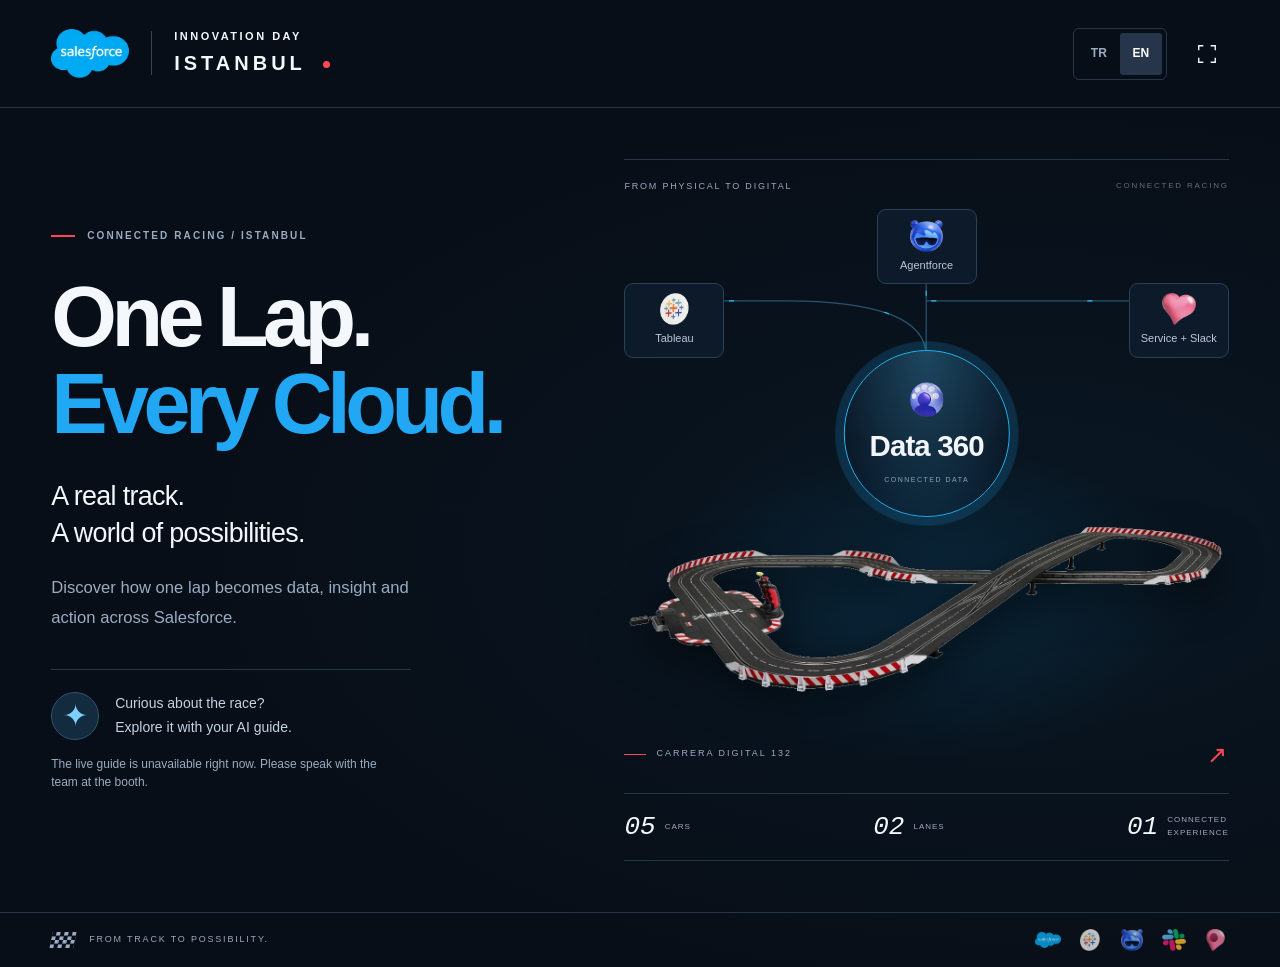
==== welcome/index.html @ a5370071 "Add separate kiosk welcome site with auto-opening Qualified embed" ====
<!doctype html><html lang="en"><head><meta charset="utf-8"><meta name="viewport" content="width=device-width,initial-scale=1"><meta name="theme-color" content="#080e17"><title>Connected Racing — Your AI Guide</title><link rel="icon" href="assets/lg_sf.webp"><link rel="stylesheet" href="styles.css">
<script>
(function(w,q){w.QualifiedObject=q;w[q]=w[q]||function(){(w[q].q=w[q].q||[]).push(arguments)}})(window,'qualified');
</script>
<script src="https://js.qualified.com/docking.js" onerror="window.qualifiedDockFailed=true"></script>
<script>if(window.qualified.docking){window.qualified.docking.init({defaultDocked:true,showSkeleton:true});}</script>
<script defer src="app.js"></script>
</head><body>
<div class="screen">
<header><div class="brand"><img src="assets/lg_sf.webp" alt="Salesforce"><span class="divider"></span><span class="event">INNOVATION DAY<strong>ISTANBUL <i></i></strong></span></div><div class="tools"><div class="languages" role="group" aria-label="Language / Dil"><button data-lang="tr" aria-pressed="false">TR</button><button data-lang="en" aria-pressed="true">EN</button></div><button id="fullscreen" aria-label="Full screen" title="Full screen"><svg viewBox="0 0 24 24" aria-hidden="true"><path d="M8 3H3v5m13-5h5v5M3 16v5h5m13-5v5h-5"/></svg></button></div></header>
<main>
<div class="copy"><p class="eyebrow"><span></span> CONNECTED RACING / ISTANBUL</p><h1><span data-text="line1">One Lap.</span><br><em data-text="line2">Every Cloud.</em></h1><p class="lead" data-text="lead">A real track.<br>A world of possibilities.</p><p class="description" data-text="description">Discover how one lap becomes data, insight and action across Salesforce.</p><div class="guide-intro"><span class="spark" aria-hidden="true">✦</span><p data-text="guide">Your AI guide is here.<br>Let your curiosity lead the way.</p></div><p id="connection-status" role="status" hidden></p></div>
<div class="scene" aria-label="Illustration of the Carrera track connected to Salesforce"><div class="scene-label"><span data-text="scene">FROM PHYSICAL TO DIGITAL</span><span class="live-label" data-text="illustration">CONNECTED RACING</span></div><div class="orbit"><svg class="connections" viewBox="0 0 600 290" aria-hidden="true"><path d="M300 240V145Q300 90 160 90H72M300 240V90H525M300 240V22"/><path class="signal" d="M300 240V145Q300 90 160 90H72M300 240V90H525M300 240V22"/></svg><div class="product tableau"><img src="assets/lg_tab.webp" alt=""><span>Tableau</span></div><div class="product agent"><img src="assets/lg_ag.webp" alt=""><span>Agentforce</span></div><div class="product service"><img src="assets/lg_svc.webp" alt=""><span>Service + Slack</span></div><div class="hub"><img src="assets/lg_d360.webp" alt=""><strong>Data 360</strong><span data-text="data">CONNECTED DATA</span></div></div><div class="track"><div class="glow"></div><img src="assets/trk.webp" alt="Carrera DIGITAL 132 figure-eight racing circuit"></div><div class="track-caption"><i></i>CARRERA DIGITAL 132<span>↗</span></div><div class="stats"><div><b>05</b><span data-text="cars">CARS</span></div><div><b>02</b><span data-text="lanes">LANES</span></div><div><b>01</b><span data-text="experience">CONNECTED<br>EXPERIENCE</span></div></div></div>
</main><footer><span class="flag" aria-hidden="true"></span><span data-text="footer">FROM TRACK TO POSSIBILITY.</span><div class="footer-products"><img src="assets/lg_sf.webp" alt="Salesforce"><img src="assets/lg_tab.webp" alt="Tableau"><img src="assets/lg_ag.webp" alt="Agentforce"><img src="assets/lg_slk.webp" alt="Slack"><img src="assets/lg_fs.webp" alt="Field Service"></div></footer>
</div></body></html>
---- welcome/styles.css ----
:root{color-scheme:dark;--bg:#080e17;--panel:#101c2b;--blue:#22a7f5;--white:#f4f7fc;--muted:#9aacc2;--line:#26364a}*{box-sizing:border-box}body{margin:0;background:var(--bg);color:var(--white);font:16px/1.55 'Avenir Next',Inter,-apple-system,BlinkMacSystemFont,'Segoe UI',sans-serif}button{font:inherit;color:inherit;cursor:pointer}button:focus-visible{outline:3px solid #80d3ff;outline-offset:4px}img{display:block;max-width:100%}.screen{min-height:100svh;display:flex;flex-direction:column;background:radial-gradient(ellipse at 80% 57%,#0a304441,transparent 60%);container-type:inline-size}header{height:108px;padding:20px 4cqw;display:flex;align-items:center;justify-content:space-between;border-bottom:1px solid var(--line);gap:20px}.brand,.tools{display:flex;align-items:center;gap:22px}.brand img{width:78px}.divider{height:44px;width:1px;background:#344257}.event{font-size:11px;letter-spacing:2.5px;font-weight:600}.event strong{display:block;font-size:20px;letter-spacing:4px;margin-top:3px}.event i{display:inline-block;width:7px;height:7px;border-radius:50%;background:#ff4856;vertical-align:middle;margin-left:8px}.tools{gap:18px}.languages{display:flex;padding:4px;border:1px solid var(--line);border-radius:6px}.languages button{background:none;border:0;border-radius:3px;min-width:42px;min-height:42px;font-size:12px;font-weight:700;color:var(--muted)}.languages button[aria-pressed=true]{background:#26354a;color:white}#fullscreen{width:44px;height:44px;background:none;border:0;display:grid;place-items:center}#fullscreen svg{width:22px;height:22px;fill:none;stroke:currentColor;stroke-width:1.5}main{flex:1;display:grid;grid-template-columns:1fr 1.13fr;gap:3cqw;align-items:center;padding:4cqw;min-width:0}.copy{min-width:0}.eyebrow{font-size:10px;font-weight:700;letter-spacing:2.1px;color:var(--muted);display:flex;align-items:center;gap:12px;margin:0 0 30px}.eyebrow>span{background:#ff4554;height:2px;width:24px}h1{font-size:clamp(48px,6.6cqw,110px);letter-spacing:-.065em;line-height:1.03;font-weight:850;margin:0 0 30px}h1 em{font-style:normal;color:var(--blue);white-space:nowrap}.lead{font-size:clamp(19px,2.1cqw,32px);line-height:1.4;letter-spacing:-.025em;margin:0 0 20px}.description{font-size:clamp(14px,1.3cqw,20px);color:var(--muted);max-width:380px;line-height:1.8;margin:0}.guide-intro{display:flex;gap:16px;align-items:center;border-top:1px solid var(--line);margin-top:36px;padding-top:22px;max-width:360px}.spark{color:#7dd1ff;background:#122b3f;border:1px solid #32546c;border-radius:50%;width:48px;height:48px;display:grid;place-items:center;font-size:30px;flex-shrink:0}.guide-intro p{margin:0;color:#c5d2e2;font-size:14px;line-height:1.7}#connection-status{font-size:12px;color:var(--muted);max-width:350px;margin:15px 0 0}.scene{min-width:0}.scene-label{border-top:1px solid var(--line);padding-top:20px;display:flex;justify-content:space-between;font-size:9px;color:var(--muted);letter-spacing:1.8px;gap:10px}.live-label{opacity:.6;font-size:8px}.orbit{height:clamp(215px,23cqw,330px);position:relative;margin:15px 0 -20px}.connections{position:absolute;inset:0;width:100%;height:100%;overflow:visible;fill:none;stroke:#28546e;stroke-width:1.2}.connections .signal{stroke:#30bbfa;stroke-dasharray:5 150;animation:flow 8s linear infinite}@keyframes flow{to{stroke-dashoffset:-620}}.product{position:absolute;display:flex;flex-direction:column;align-items:center;justify-content:center;gap:5px;width:22%;max-width:100px;height:75px;background:#0c1a29;border:1px solid #284157;border-radius:9px;font-size:11px;color:#b9c7d8}.product img{width:34px;height:32px;object-fit:contain}.tableau{left:0;top:25%}.agent{left:50%;transform:translateX(-50%);top:0}.service{right:0;top:25%}.hub{position:absolute;left:50%;top:48%;transform:translateX(-50%);width:clamp(112px,13cqw,180px);aspect-ratio:1;border-radius:50%;border:1px solid #23b4ef;background:radial-gradient(ellipse at top,#1d4760,#0a1928 80%);display:flex;flex-direction:column;align-items:center;justify-content:center;gap:6px;box-shadow:0 0 0 8px #1da7ed0a,0 0 0 9px #1da7ed25}.hub img{width:35px;height:35px;object-fit:contain}.hub strong{font-size:clamp(20px,2.3cqw,30px);letter-spacing:-.03em}.hub>span{font-size:7px;letter-spacing:1.5px;color:#8daac0}.track{position:relative;padding-top:20px}.track>img{width:100%;position:relative;filter:drop-shadow(0 15px 20px #0008)}.glow{position:absolute;inset:-25% 0;background:radial-gradient(ellipse,#0c64953b,transparent 65%)}.track-caption{display:flex;align-items:center;gap:10px;font-size:9px;letter-spacing:2px;color:var(--muted);margin:20px 0}.track-caption i{width:22px;height:1px;background:#ff4856}.track-caption>span{margin-left:auto;font-size:24px;color:#ff4856}.stats{display:flex;justify-content:space-between;border-top:1px solid var(--line);border-bottom:1px solid var(--line);padding:18px 0;gap:12px}.stats>div{display:flex;align-items:center;gap:9px}.stats b{font:italic 26px ui-monospace,monospace;font-weight:400}.stats span{font-size:8px;letter-spacing:1px;color:var(--muted)}footer{padding:16px 4cqw;border-top:1px solid var(--line);display:flex;align-items:center;gap:14px;font-size:9px;letter-spacing:1.8px;color:var(--muted)}.flag{width:24px;height:16px;background:conic-gradient(#9aacc2 25%,transparent 0 50%,#9aacc2 0 75%,transparent 0) 0 0/8px 8px;transform:skew(-12deg)}.footer-products{display:flex;gap:16px;margin-left:auto;align-items:center}.footer-products img{height:22px;width:26px;object-fit:contain;opacity:.8}
@container(max-width:740px){header{height:90px;padding:16px 24px}.brand{gap:14px}.brand img{width:60px}.event{font-size:9px}.event strong{font-size:16px}.tools{gap:6px}.live-label{display:none}main{grid-template-columns:1fr;padding:28px;gap:24px}.copy{display:grid;grid-template-columns:1fr 1fr;column-gap:20px}.eyebrow,h1{grid-column:1/-1}.eyebrow{margin-bottom:16px}h1{font-size:clamp(48px,11cqw,82px);margin-bottom:22px}.lead{font-size:22px;margin:0}.description{font-size:13px}.guide-intro{grid-column:1/-1;margin-top:20px;padding-top:14px;max-width:none}.guide-intro p{font-size:13px}.scene{max-width:550px;width:100%;justify-self:center}.orbit{height:230px}.hub{width:135px}.track{padding-top:0}.scene-label{padding-top:14px}.track-caption{margin:12px 0}.stats{padding:12px 0}footer{padding:14px 24px}.footer-products{gap:8px}}
@container(max-width:430px){.event{letter-spacing:1px}.event strong{letter-spacing:2px;font-size:14px}.divider{display:none}header{padding:14px 16px}.brand img{width:48px}.languages button{min-width:34px}.tools{gap:0}#fullscreen{width:34px}.copy{display:block}.lead{margin-bottom:14px}main{padding:24px 20px}.eyebrow{font-size:8px}.footer-products{display:none}.product{font-size:10px}.orbit{height:210px}.hub{width:120px}.scene-label{font-size:8px}}
@media(prefers-reduced-motion:reduce){*{animation:none!important;scroll-behavior:auto!important}}

@media(max-height:850px) and (min-width:1000px){header{height:82px;padding-top:12px;padding-bottom:12px}main{padding-top:24px;padding-bottom:24px}.orbit{height:190px;margin-bottom:-10px}.hub{width:120px}.hub strong{font-size:22px}.hub img{width:28px;height:28px}.product{height:65px}.product img{height:27px}.track{padding-top:8px}.track-caption{margin:9px 0}.stats{padding:12px 0}.eyebrow{margin-bottom:22px}h1{margin-bottom:22px}.lead{margin-bottom:14px}.guide-intro{margin-top:22px;padding-top:16px}footer{padding-top:12px;padding-bottom:12px}}
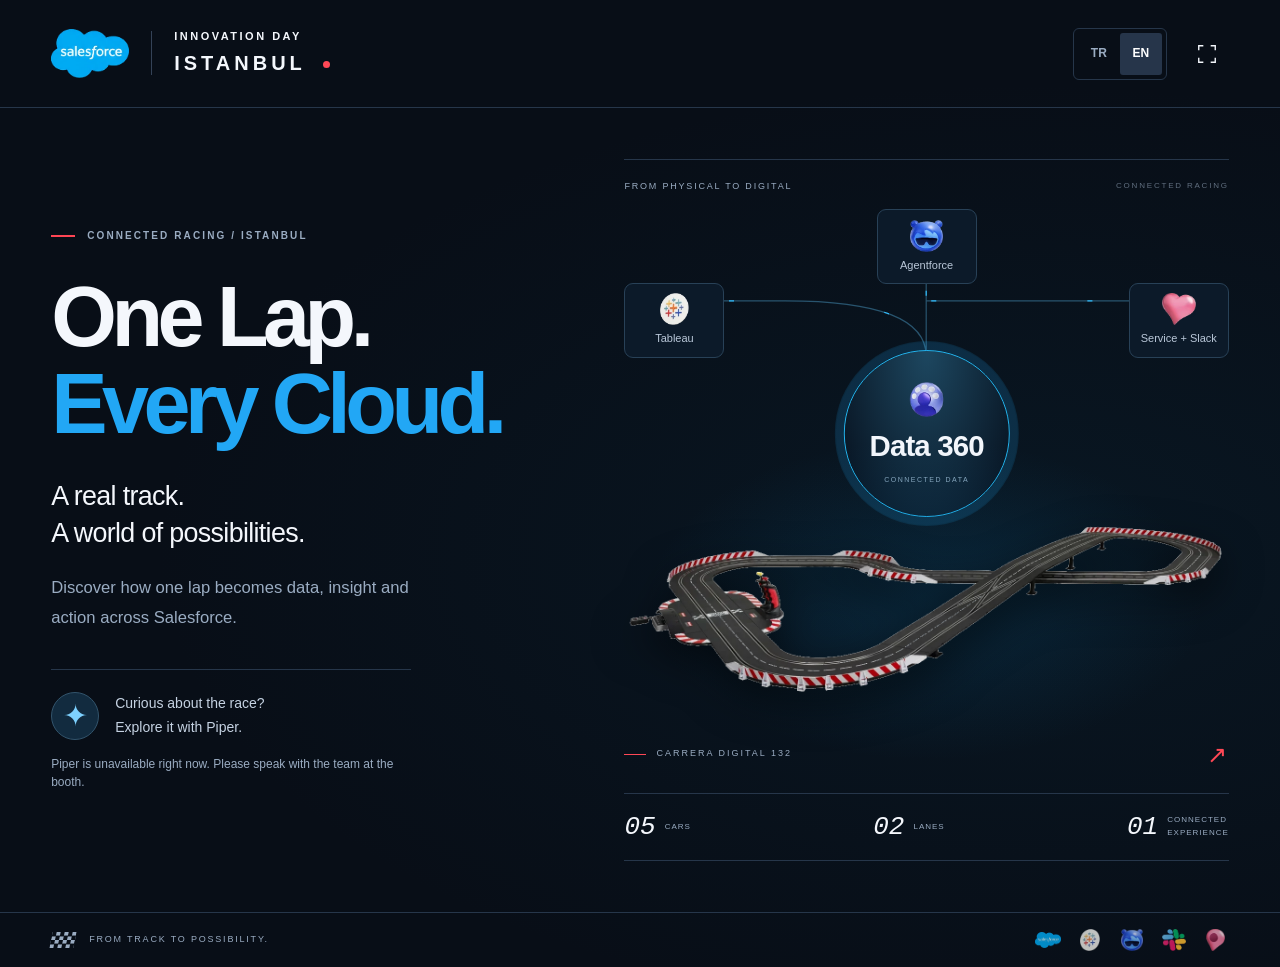
==== commit d74461dc: "Use Piper name on welcome page" ====
--- a/welcome/index.html
+++ b/welcome/index.html
@@ -1,4 +1,4 @@
-<!doctype html><html lang="en"><head><meta charset="utf-8"><meta name="viewport" content="width=device-width,initial-scale=1"><meta name="theme-color" content="#080e17"><title>Connected Racing — Your AI Guide</title><link rel="icon" href="assets/lg_sf.webp"><link rel="stylesheet" href="styles.css">
+<!doctype html><html lang="en"><head><meta charset="utf-8"><meta name="viewport" content="width=device-width,initial-scale=1"><meta name="theme-color" content="#080e17"><title>Connected Racing — Piper</title><link rel="icon" href="assets/lg_sf.webp"><link rel="stylesheet" href="styles.css">
 <script>
 (function(w,q){w.QualifiedObject=q;w[q]=w[q]||function(){(w[q].q=w[q].q||[]).push(arguments)}})(window,'qualified');
 </script>
@@ -9,7 +9,7 @@
 <div class="screen">
 <header><div class="brand"><img src="assets/lg_sf.webp" alt="Salesforce"><span class="divider"></span><span class="event">INNOVATION DAY<strong>ISTANBUL <i></i></strong></span></div><div class="tools"><div class="languages" role="group" aria-label="Language / Dil"><button data-lang="tr" aria-pressed="false">TR</button><button data-lang="en" aria-pressed="true">EN</button></div><button id="fullscreen" aria-label="Full screen" title="Full screen"><svg viewBox="0 0 24 24" aria-hidden="true"><path d="M8 3H3v5m13-5h5v5M3 16v5h5m13-5v5h-5"/></svg></button></div></header>
 <main>
-<div class="copy"><p class="eyebrow"><span></span> CONNECTED RACING / ISTANBUL</p><h1><span data-text="line1">One Lap.</span><br><em data-text="line2">Every Cloud.</em></h1><p class="lead" data-text="lead">A real track.<br>A world of possibilities.</p><p class="description" data-text="description">Discover how one lap becomes data, insight and action across Salesforce.</p><div class="guide-intro"><span class="spark" aria-hidden="true">✦</span><p data-text="guide">Your AI guide is here.<br>Let your curiosity lead the way.</p></div><p id="connection-status" role="status" hidden></p></div>
+<div class="copy"><p class="eyebrow"><span></span> CONNECTED RACING / ISTANBUL</p><h1><span data-text="line1">One Lap.</span><br><em data-text="line2">Every Cloud.</em></h1><p class="lead" data-text="lead">A real track.<br>A world of possibilities.</p><p class="description" data-text="description">Discover how one lap becomes data, insight and action across Salesforce.</p><div class="guide-intro"><span class="spark" aria-hidden="true">✦</span><p data-text="guide">Curious about the race?<br>Explore it with Piper.</p></div><p id="connection-status" role="status" hidden></p></div>
 <div class="scene" aria-label="Illustration of the Carrera track connected to Salesforce"><div class="scene-label"><span data-text="scene">FROM PHYSICAL TO DIGITAL</span><span class="live-label" data-text="illustration">CONNECTED RACING</span></div><div class="orbit"><svg class="connections" viewBox="0 0 600 290" aria-hidden="true"><path d="M300 240V145Q300 90 160 90H72M300 240V90H525M300 240V22"/><path class="signal" d="M300 240V145Q300 90 160 90H72M300 240V90H525M300 240V22"/></svg><div class="product tableau"><img src="assets/lg_tab.webp" alt=""><span>Tableau</span></div><div class="product agent"><img src="assets/lg_ag.webp" alt=""><span>Agentforce</span></div><div class="product service"><img src="assets/lg_svc.webp" alt=""><span>Service + Slack</span></div><div class="hub"><img src="assets/lg_d360.webp" alt=""><strong>Data 360</strong><span data-text="data">CONNECTED DATA</span></div></div><div class="track"><div class="glow"></div><img src="assets/trk.webp" alt="Carrera DIGITAL 132 figure-eight racing circuit"></div><div class="track-caption"><i></i>CARRERA DIGITAL 132<span>↗</span></div><div class="stats"><div><b>05</b><span data-text="cars">CARS</span></div><div><b>02</b><span data-text="lanes">LANES</span></div><div><b>01</b><span data-text="experience">CONNECTED<br>EXPERIENCE</span></div></div></div>
 </main><footer><span class="flag" aria-hidden="true"></span><span data-text="footer">FROM TRACK TO POSSIBILITY.</span><div class="footer-products"><img src="assets/lg_sf.webp" alt="Salesforce"><img src="assets/lg_tab.webp" alt="Tableau"><img src="assets/lg_ag.webp" alt="Agentforce"><img src="assets/lg_slk.webp" alt="Slack"><img src="assets/lg_fs.webp" alt="Field Service"></div></footer>
 </div></body></html>
